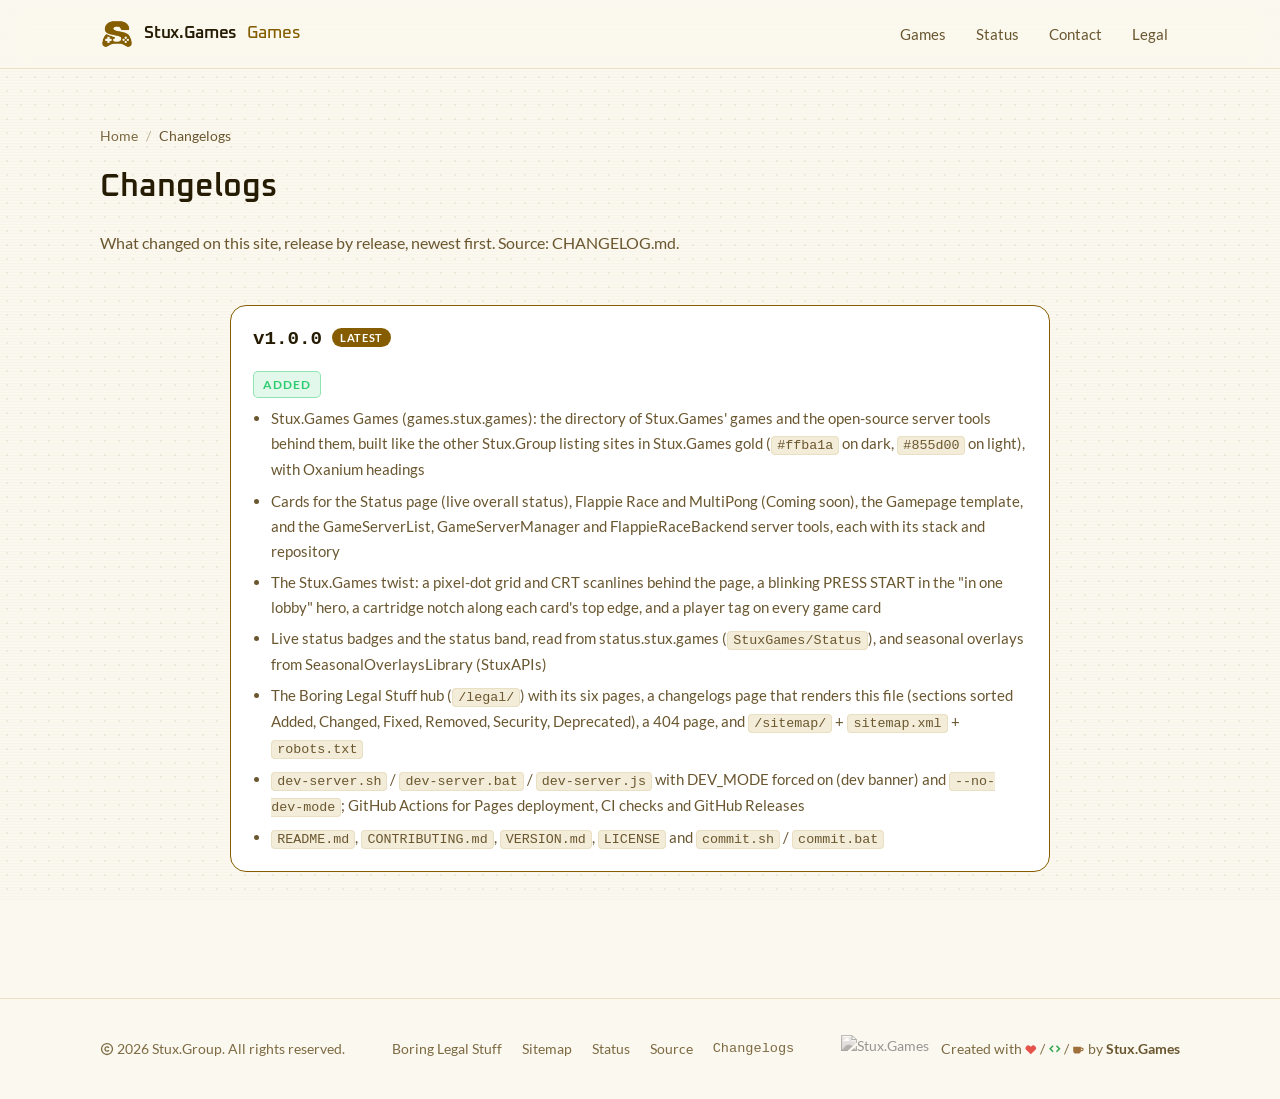
==== changelog/index.html @ 4bc27caa "Release v1.0.0 See CHANGELOG.md for details." ====
<!doctype html>
<html lang="en">
<head>
<meta charset="utf-8">
<meta name="viewport" content="width=device-width, initial-scale=1">
<title>Changelogs — Stux.Games Games</title>
<link rel="canonical" href="https://games.stux.games/changelogs/">
<meta name="robots" content="noindex">
<!-- /changelog/ moved to /changelogs/; keep any #hash when redirecting. -->
<script>location.replace("/changelogs/" + location.hash);</script>
<meta http-equiv="refresh" content="0; url=/changelogs/">
<meta name="theme-color" content="#121214">
<style>html{color-scheme:dark}body{margin:0;background:#121214;color:#f1ecf3;font:17px/1.6 system-ui,-apple-system,"Segoe UI",Roboto,sans-serif;display:grid;place-items:center;min-height:100vh;padding:16px;text-align:center}a{color:#ff6b6b}</style>
</head>
<body>
<p>The changelog has moved to <a href="/changelogs/">/changelogs/</a>.</p>
</body>
</html>
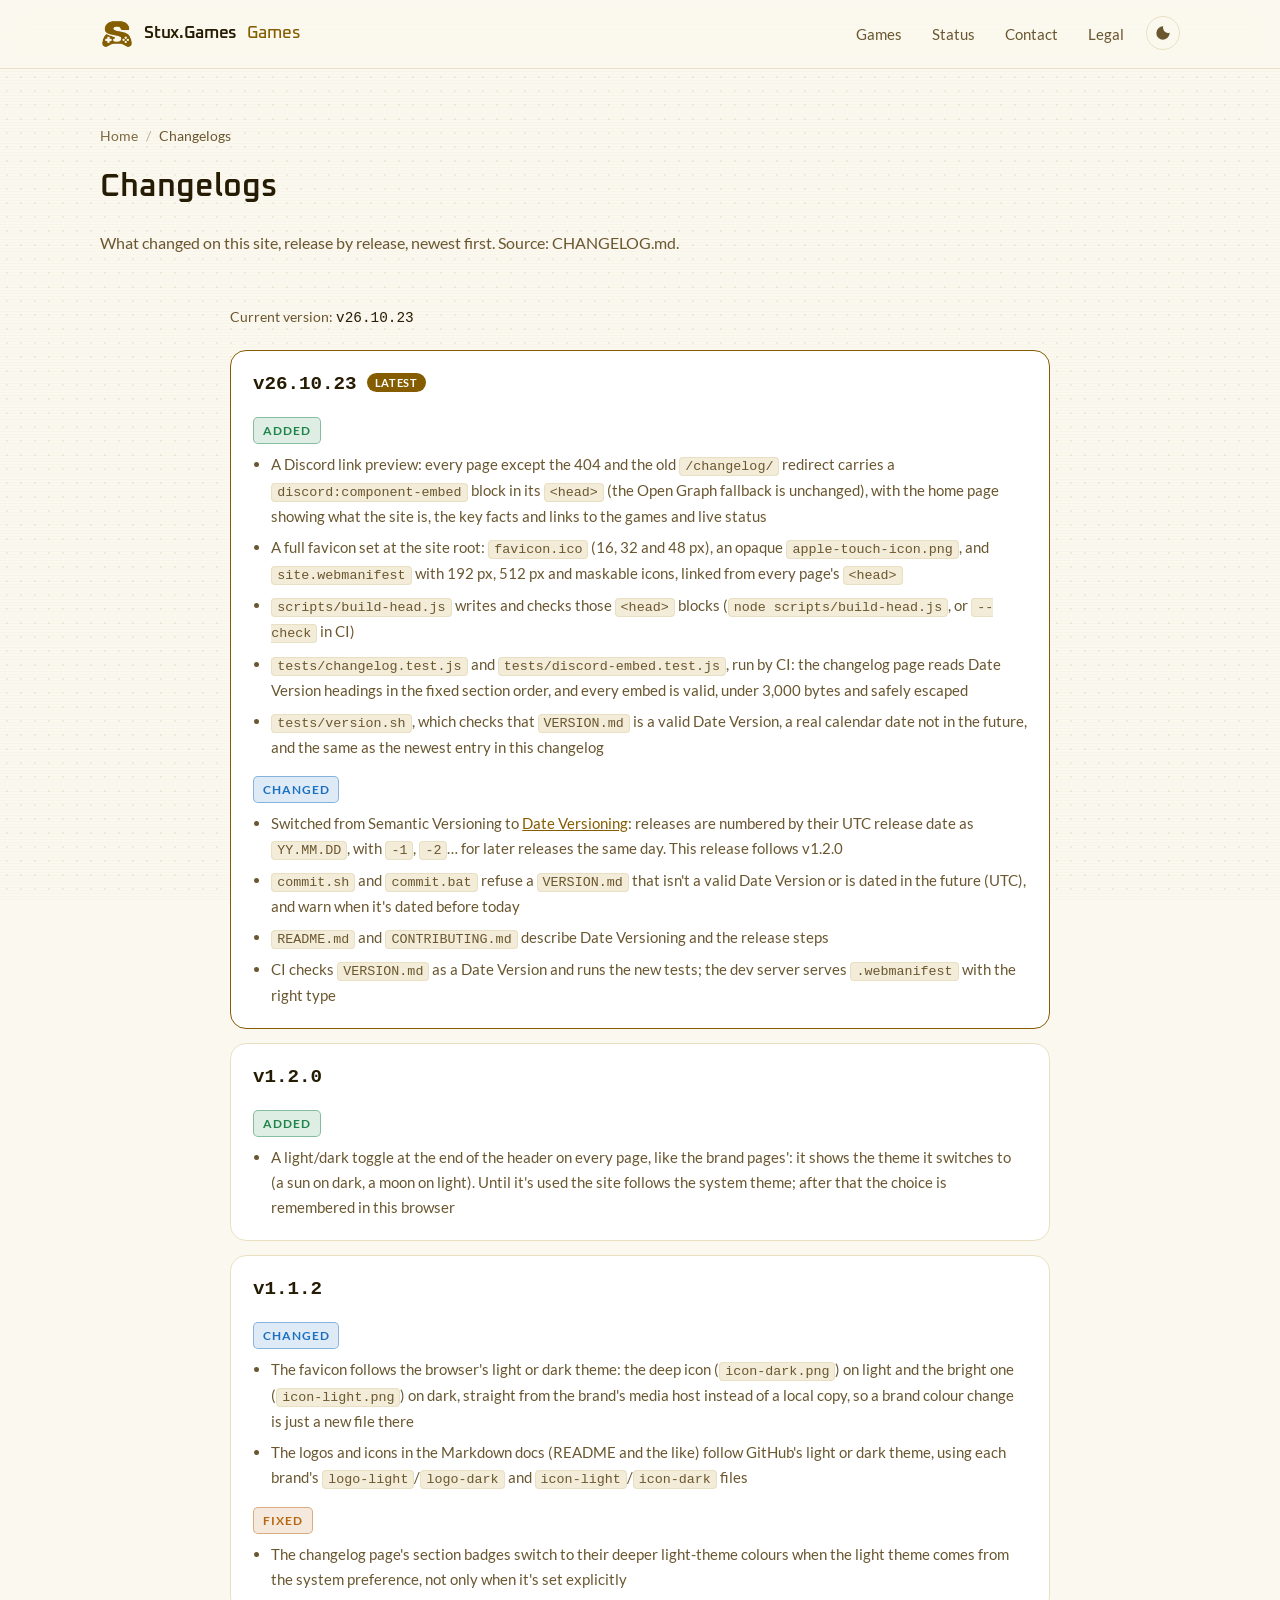
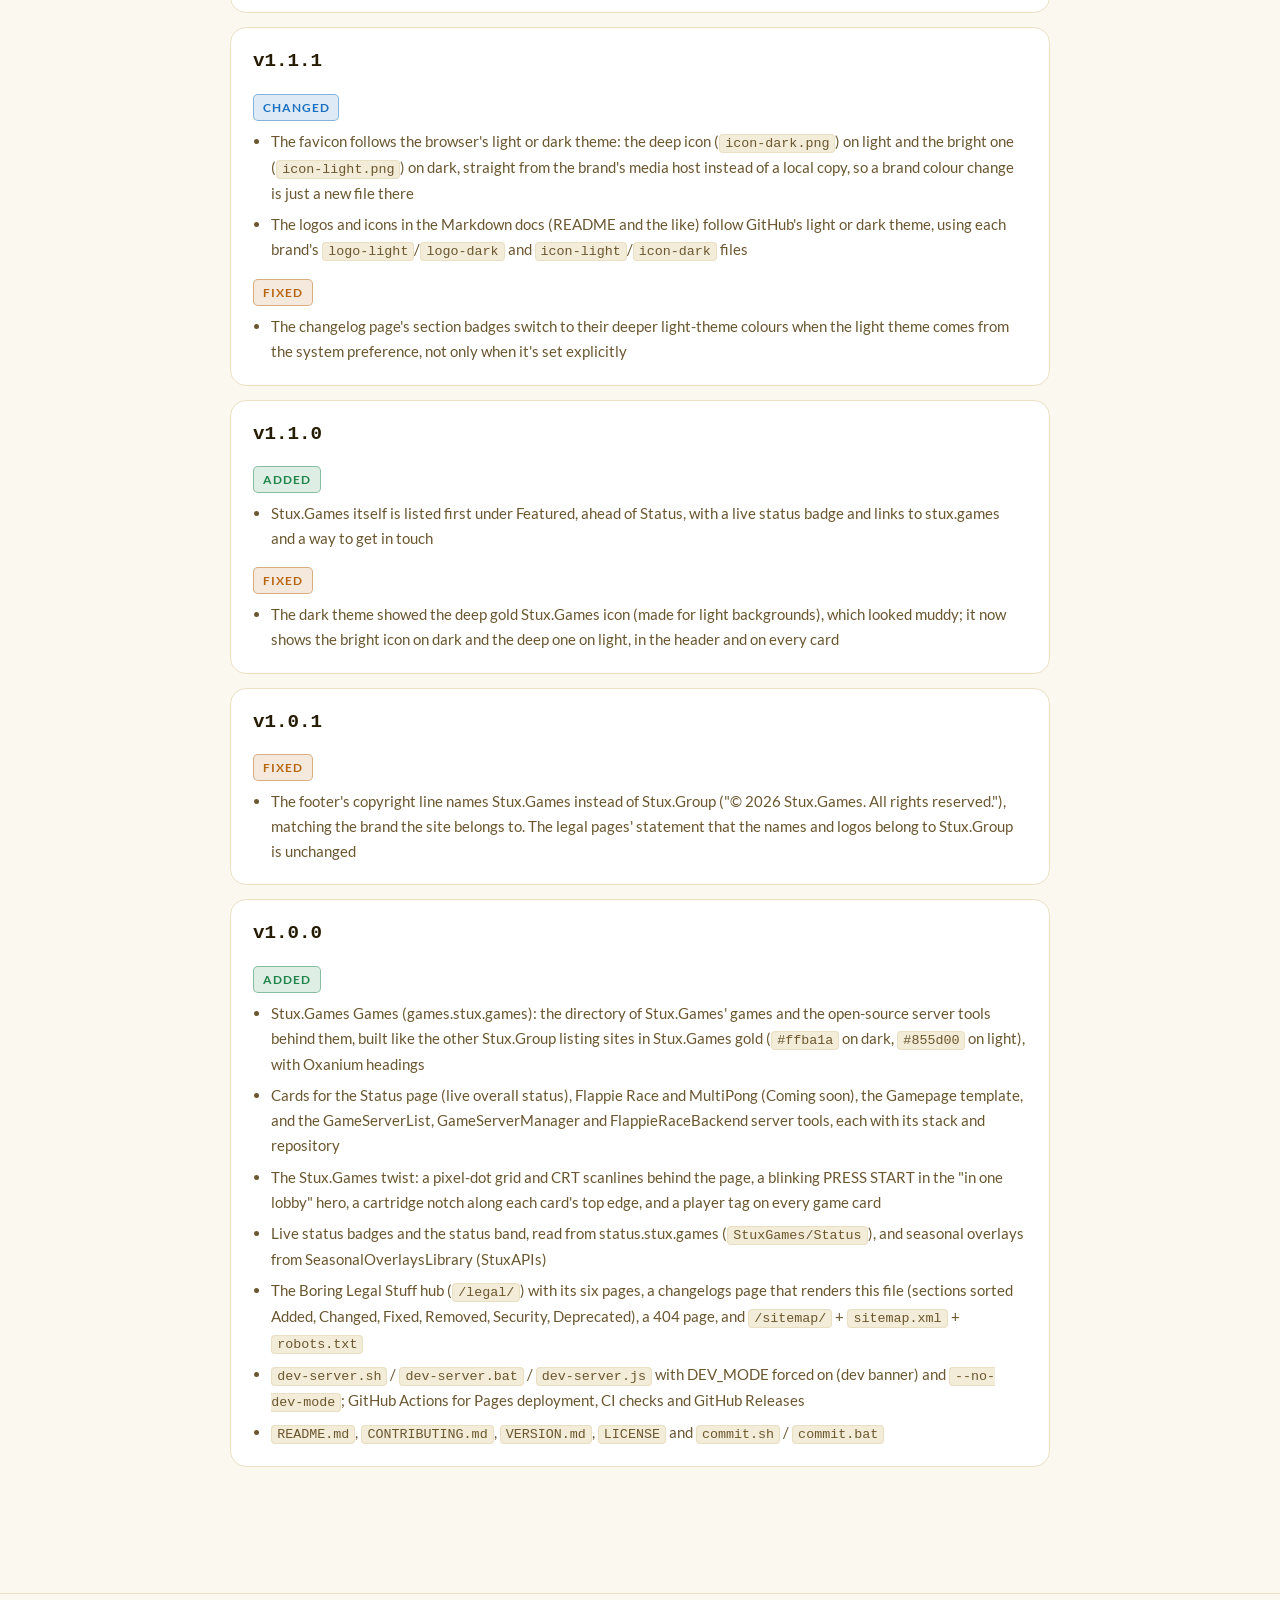
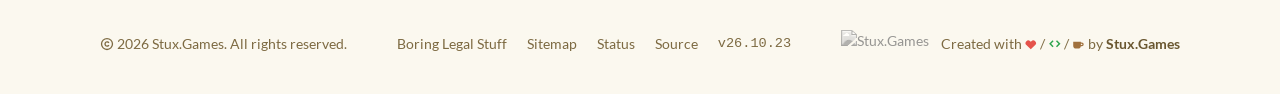
==== commit 4649e837: "Release v26.10.23 See CHANGELOG.md for details." ====
--- a/changelog/index.html
+++ b/changelog/index.html
@@ -11,6 +11,12 @@
 <meta http-equiv="refresh" content="0; url=/changelogs/">
 <meta name="theme-color" content="#121214">
 <style>html{color-scheme:dark}body{margin:0;background:#121214;color:#f1ecf3;font:17px/1.6 system-ui,-apple-system,"Segoe UI",Roboto,sans-serif;display:grid;place-items:center;min-height:100vh;padding:16px;text-align:center}a{color:#ff6b6b}</style>
+  <!-- head-icons -->
+  <link rel="icon" href="/favicon.ico" sizes="48x48">
+  <link rel="icon" type="image/png" sizes="512x512" href="/assets/img/icon-512.png">
+  <link rel="apple-touch-icon" href="/apple-touch-icon.png">
+  <link rel="manifest" href="/site.webmanifest">
+  <!-- /head-icons -->
 </head>
 <body>
 <p>The changelog has moved to <a href="/changelogs/">/changelogs/</a>.</p>
